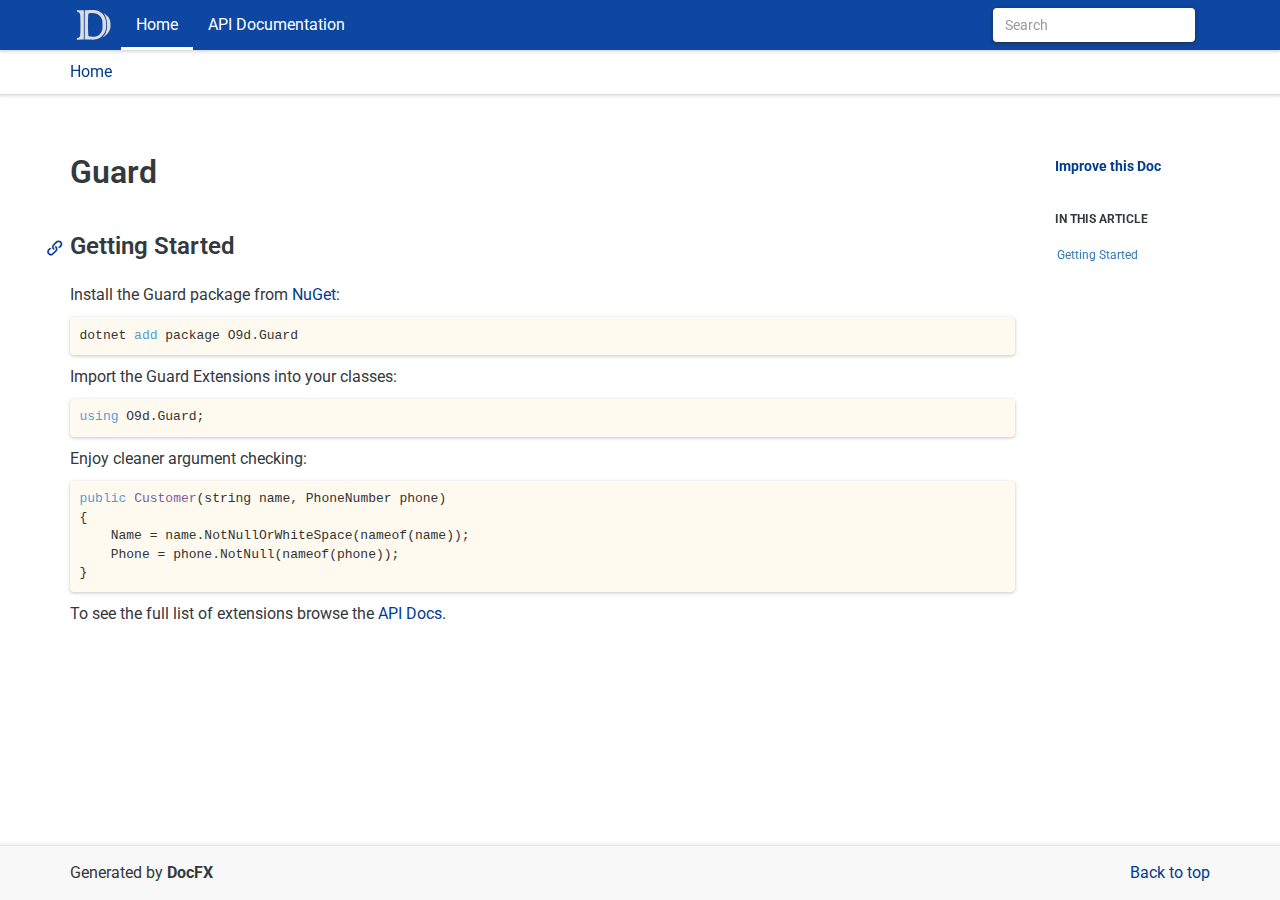
==== index.html @ 976e56f1 "Continuous Integration Publish: 0318e5d6735bb6e5d6093f20b014ab9b0a0db0c0 Check GitHasUncommitedChang" ====
﻿<!DOCTYPE html>
<!--[if IE]><![endif]-->
<html>
  
  <head>
    <meta charset="utf-8">
    <meta http-equiv="X-UA-Compatible" content="IE=edge,chrome=1">
    <title>Guard | Guard Documentation </title>
    <meta name="viewport" content="width=device-width">
    <meta name="title" content="Guard | Guard Documentation ">
    <meta name="generator" content="docfx 2.56.6.0">
    
    <link rel="shortcut icon" href="favicon.ico">
    <link rel="stylesheet" href="styles/docfx.vendor.css">
    <link rel="stylesheet" href="styles/docfx.css">
    <link rel="stylesheet" href="styles/main.css">
    <link href="https://fonts.googleapis.com/css?family=Roboto" rel="stylesheet"> 
    <meta property="docfx:navrel" content="toc.html">
    <meta property="docfx:tocrel" content="toc.html">
    
    <meta property="docfx:rel" content="">
    
  </head>  <body data-spy="scroll" data-target="#affix" data-offset="120">
    <div id="wrapper">
      <header>
        
        <nav id="autocollapse" class="navbar navbar-inverse ng-scope" role="navigation">
          <div class="container">
            <div class="navbar-header">
              <button type="button" class="navbar-toggle" data-toggle="collapse" data-target="#navbar">
                <span class="sr-only">Toggle navigation</span>
                <span class="icon-bar"></span>
                <span class="icon-bar"></span>
                <span class="icon-bar"></span>
              </button>
              
              <a class="navbar-brand" href="index.html">
                <img id="logo" class="svg" src="logo.svg" alt="">
              </a>
            </div>
            <div class="collapse navbar-collapse" id="navbar">
              <form class="navbar-form navbar-right" role="search" id="search">
                <div class="form-group">
                  <input type="text" class="form-control" id="search-query" placeholder="Search" autocomplete="off">
                </div>
              </form>
            </div>
          </div>
        </nav>
        
        <div class="subnav navbar navbar-default">
          <div class="container hide-when-search" id="breadcrumb">
            <ul class="breadcrumb">
              <li></li>
            </ul>
          </div>
        </div>
      </header>
      <div class="container body-content">
        
        <div id="search-results">
          <div class="search-list">Search Results for <span></span></div>
          <div class="sr-items">
            <p><i class="glyphicon glyphicon-refresh index-loading"></i></p>
          </div>
          <ul id="pagination" data-first="First" data-prev="Previous" data-next="Next" data-last="Last"></ul>
        </div>
      </div>
      <div role="main" class="container body-content hide-when-search">
        <div class="article row grid">
          <div class="col-md-10">
            <article class="content wrap" id="_content" data-uid="">
<h1 id="guard">Guard</h1>

<h2 id="getting-started">Getting Started</h2>
<p>Install the Guard package from <a href="https://www.nuget.org/packages/O9d.Guard">NuGet</a>:</p>
<pre><code>dotnet add package O9d.Guard
</code></pre>
<p>Import the Guard Extensions into your classes:</p>
<pre><code class="lang-c#">using O9d.Guard;
</code></pre>
<p>Enjoy cleaner argument checking:</p>
<pre><code class="lang-c#">public Customer(string name, PhoneNumber phone)
{
    Name = name.NotNullOrWhiteSpace(nameof(name));
    Phone = phone.NotNull(nameof(phone));
}
</code></pre>
<p>To see the full list of extensions browse the <a class="xref" href="api/O9d.Guard.html">API Docs</a>.</p>
</article>
          </div>
          
          <div class="hidden-sm col-md-2" role="complementary">
            <div class="sideaffix">
              <div class="contribution">
                <ul class="nav">
                  <li>
                    <a href="https://github.com/benfoster/o9d-guard/blob/task/docs/docs/index.md/#L1" class="contribution-link">Improve this Doc</a>
                  </li>
                </ul>
              </div>
              <nav class="bs-docs-sidebar hidden-print hidden-xs hidden-sm affix" id="affix">
                <h5>In This Article</h5>
                <div></div>
              </nav>
            </div>
          </div>
        </div>
      </div>
      
      <footer>
        <div class="grad-bottom"></div>
        <div class="footer">
          <div class="container">
            <span class="pull-right">
              <a href="#top">Back to top</a>
            </span>
            
            <span>Generated by <strong>DocFX</strong></span>
          </div>
        </div>
      </footer>
    </div>
    
    <script type="text/javascript" src="styles/docfx.vendor.js"></script>
    <script type="text/javascript" src="styles/docfx.js"></script>
    <script type="text/javascript" src="styles/main.js"></script>
  </body>
</html>
---- styles/docfx.css ----
/* Copyright (c) Microsoft Corporation. All Rights Reserved. Licensed under the MIT License. See License.txt in the project root for license information. */
html,
body {
  font-family: 'Segoe UI', Tahoma, Helvetica, sans-serif;
  height: 100%;
}
button,
a {
  color: #337ab7;
  cursor: pointer;
}
button:hover,
button:focus,
a:hover,
a:focus {
  color: #23527c;
  text-decoration: none;
}
a.disable,
a.disable:hover {
  text-decoration: none;
  cursor: default;
  color: #000000;
}

h1, h2, h3, h4, h5, h6, .text-break {
    word-wrap: break-word;
    word-break: break-word;
}

h1 mark,
h2 mark,
h3 mark,
h4 mark,
h5 mark,
h6 mark {
  padding: 0;
}

.inheritance .level0:before,
.inheritance .level1:before,
.inheritance .level2:before,
.inheritance .level3:before,
.inheritance .level4:before,
.inheritance .level5:before {
    content: '↳';
    margin-right: 5px;
}

.inheritance .level0 {
    margin-left: 0em;
}

.inheritance .level1 {
    margin-left: 1em;
}

.inheritance .level2 {
    margin-left: 2em;
}

.inheritance .level3 {
    margin-left: 3em;
}

.inheritance .level4 {
    margin-left: 4em;
}

.inheritance .level5 {
    margin-left: 5em;
}

.level0.summary {
  margin: 2em 0 2em 0;
}

.level1.summary {
  margin: 1em 0 1em 0;
}

span.parametername,
span.paramref,
span.typeparamref {
    font-style: italic;
}
span.languagekeyword{
    font-weight: bold;
}

svg:hover path {
    fill: #ffffff;
}

.hljs {
  display: inline;
  background-color: inherit;
  padding: 0;
}
/* additional spacing fixes */
.btn + .btn {
  margin-left: 10px;
}
.btn.pull-right {
  margin-left: 10px;
  margin-top: 5px;
}
.table {
  margin-bottom: 10px;
}
table p {
  margin-bottom: 0;
}
table a {
  display: inline-block;
}

/* Make hidden attribute compatible with old browser.*/
[hidden] {
  display: none !important;
}

h1,
.h1,
h2,
.h2,
h3,
.h3 {
  margin-top: 15px;
  margin-bottom: 10px;
  font-weight: 400;
}
h4,
.h4,
h5,
.h5,
h6,
.h6 {
  margin-top: 10px;
  margin-bottom: 5px;
}
.navbar {
  margin-bottom: 0;
}
#wrapper {
  min-height: 100%;
  position: relative;
}
/* blends header footer and content together with gradient effect */
.grad-top {
  /* For Safari 5.1 to 6.0 */
  /* For Opera 11.1 to 12.0 */
  /* For Firefox 3.6 to 15 */
  background: linear-gradient(rgba(0, 0, 0, 0.05), rgba(0, 0, 0, 0));
  /* Standard syntax */
  height: 5px;
}
.grad-bottom {
  /* For Safari 5.1 to 6.0 */
  /* For Opera 11.1 to 12.0 */
  /* For Firefox 3.6 to 15 */
  background: linear-gradient(rgba(0, 0, 0, 0), rgba(0, 0, 0, 0.05));
  /* Standard syntax */
  height: 5px;
}
.divider {
  margin: 0 5px;
  color: #cccccc;
}
hr {
  border-color: #cccccc;
}
header {
  position: fixed;
  top: 0;
  left: 0;
  right: 0;
  z-index: 1000;
}
header .navbar {
  border-width: 0 0 1px;
  border-radius: 0;
}
.navbar-brand {
  font-size: inherit;
  padding: 0;
}
.navbar-collapse {
  margin: 0 -15px;
}
.subnav {
  min-height: 40px;
}

.inheritance h5, .inheritedMembers h5{
  padding-bottom: 5px;
  border-bottom: 1px solid #ccc;
}

article h1, article h2, article h3, article h4{
  margin-top: 25px;
}

article h4{
  border: 0;
  font-weight: bold;
  margin-top: 2em;
}

article span.small.pull-right{
  margin-top: 20px;
}

article section {
  margin-left: 1em;
}

/*.expand-all {
  padding: 10px 0;
}*/
.breadcrumb {
  margin: 0;
  padding: 10px 0;
  background-color: inherit;
  white-space: nowrap;
}
.breadcrumb > li + li:before {
  content: "\00a0/";
}
#autocollapse.collapsed .navbar-header {
  float: none;
}
#autocollapse.collapsed .navbar-toggle {
  display: block;
}
#autocollapse.collapsed .navbar-collapse {
  border-top: 1px solid transparent;
  box-shadow: inset 0 1px 0 rgba(255, 255, 255, 0.1);
}
#autocollapse.collapsed .navbar-collapse.collapse {
  display: none !important;
}
#autocollapse.collapsed .navbar-nav {
  float: none !important;
  margin: 7.5px -15px;
}
#autocollapse.collapsed .navbar-nav > li {
  float: none;
}
#autocollapse.collapsed .navbar-nav > li > a {
  padding-top: 10px;
  padding-bottom: 10px;
}
#autocollapse.collapsed .collapse.in,
#autocollapse.collapsed .collapsing {
  display: block !important;
}
#autocollapse.collapsed .collapse.in .navbar-right,
#autocollapse.collapsed .collapsing .navbar-right {
  float: none !important;
}
#autocollapse .form-group {
  width: 100%;
}
#autocollapse .form-control {
  width: 100%;
}
#autocollapse .navbar-header {
  margin-left: 0;
  margin-right: 0;
}
#autocollapse .navbar-brand {
  margin-left: 0;
}
.collapse.in,
.collapsing {
  text-align: center;
}
.collapsing .navbar-form {
  margin: 0 auto;
  max-width: 400px;
  padding: 10px 15px;
  box-shadow: inset 0 1px 0 rgba(255, 255, 255, 0.1), 0 1px 0 rgba(255, 255, 255, 0.1);
}
.collapsed .collapse.in .navbar-form {
  margin: 0 auto;
  max-width: 400px;
  padding: 10px 15px;
  box-shadow: inset 0 1px 0 rgba(255, 255, 255, 0.1), 0 1px 0 rgba(255, 255, 255, 0.1);
}
.navbar .navbar-nav {
  display: inline-block;
}
.docs-search {
  background: white;
  vertical-align: middle;
}
.docs-search > .search-query {
  font-size: 14px;
  border: 0;
  width: 120%;
  color: #555;
}
.docs-search > .search-query:focus {
  outline: 0;
}
.search-results-frame {
  clear: both;
  display: table;
  width: 100%;
}
.search-results.ng-hide {
  display: none;
}
.search-results-container {
  padding-bottom: 1em;
  border-top: 1px solid #111;
  background: rgba(25, 25, 25, 0.5);
}
.search-results-container .search-results-group {
  padding-top: 50px !important;
  padding: 10px;
}
.search-results-group-heading {
  font-family: "Open Sans";
  padding-left: 10px;
  color: white;
}
.search-close {
  position: absolute;
  left: 50%;
  margin-left: -100px;
  color: white;
  text-align: center;
  padding: 5px;
  background: #333;
  border-top-right-radius: 5px;
  border-top-left-radius: 5px;
  width: 200px;
  box-shadow: 0 0 10px #111;
}
#search {
  display: none;
}

/* Search results display*/
#search-results {
  max-width: 960px !important;
  margin-top: 120px;
  margin-bottom: 115px;
  margin-left: auto;
  margin-right: auto;
  line-height: 1.8;
  display: none;
}

#search-results>.search-list {
  text-align: center;
  font-size: 2.5rem;
  margin-bottom: 50px;
}

#search-results p {
  text-align: center;
}

#search-results p .index-loading {
  animation: index-loading 1.5s infinite linear;
  -webkit-animation: index-loading 1.5s infinite linear;
  -o-animation: index-loading 1.5s infinite linear;
  font-size: 2.5rem;
}

@keyframes index-loading {
    from { transform: scale(1) rotate(0deg);}
    to { transform: scale(1) rotate(360deg);}
}

@-webkit-keyframes index-loading {
    from { -webkit-transform: rotate(0deg);}
    to { -webkit-transform: rotate(360deg);}
}

@-o-keyframes index-loading {
    from { -o-transform: rotate(0deg);}
    to { -o-transform: rotate(360deg);}
}

#search-results .sr-items {
  font-size: 24px;
}

.sr-item {
  margin-bottom: 25px;
}

.sr-item>.item-href {
  font-size: 14px;
  color: #093;
}

.sr-item>.item-brief {
  font-size: 13px;
}

.pagination>li>a {
  color: #47A7A0
}

.pagination>.active>a {
  background-color: #47A7A0;
  border-color: #47A7A0;
}

.fixed_header {
  position: fixed;
  width: 100%;
  padding-bottom: 10px;
  padding-top: 10px;
  margin: 0px;
  top: 0;
  z-index: 9999;
  left: 0;
}

.fixed_header+.toc{
  margin-top: 50px;
  margin-left: 0;
}

.sidenav, .fixed_header, .toc  {
  background-color: #f1f1f1;
}

.sidetoc {
  position: fixed;
  width: 260px;
  top: 150px;
  bottom: 0;
  overflow-x: hidden;
  overflow-y: auto;
  background-color: #f1f1f1;
  border-left: 1px solid #e7e7e7;
  border-right: 1px solid #e7e7e7;
  z-index: 1;
}

.sidetoc.shiftup {
  bottom: 70px;
}

body .toc{
  background-color: #f1f1f1;
  overflow-x: hidden;
}

.sidetoggle.ng-hide {
  display: block !important;
}
.sidetoc-expand > .caret {
  margin-left: 0px;
  margin-top: -2px;
}
.sidetoc-expand > .caret-side {
  border-left: 4px solid;
  border-top: 4px solid transparent;
  border-bottom: 4px solid transparent;
  margin-left: 4px;
  margin-top: -4px;
}
.sidetoc-heading {
  font-weight: 500;
}

.toc {
  margin: 0px 0 0 10px;
  padding: 0 10px;
}
.expand-stub {
  position: absolute;
  left: -10px;
}
.toc .nav > li > a.sidetoc-expand {
  position: absolute;
  top: 0;
  left: 0;
}
.toc .nav > li > a {
  color: #666666;
  margin-left: 5px;
  display: block;
  padding: 0;
}
.toc .nav > li > a:hover,
.toc .nav > li > a:focus {
  color: #000000;
  background: none;
  text-decoration: inherit;
}
.toc .nav > li.active > a {
  color: #337ab7;
}
.toc .nav > li.active > a:hover,
.toc .nav > li.active > a:focus {
  color: #23527c;
}

.toc .nav > li> .expand-stub {
  cursor: pointer;
}

.toc .nav > li.active > .expand-stub::before,
.toc .nav > li.in > .expand-stub::before,
.toc .nav > li.in.active > .expand-stub::before,
.toc .nav > li.filtered > .expand-stub::before {
    content: "-";
}

.toc .nav > li > .expand-stub::before,
.toc .nav > li.active > .expand-stub::before {
    content: "+";
}

.toc .nav > li.filtered > ul,
.toc .nav > li.in > ul {
  display: block;
}

.toc .nav > li > ul {
  display: none;
}

.toc ul{
  font-size: 12px;
  margin: 0 0 0 3px;
}

.toc .level1 > li {
  font-weight: bold;
  margin-top: 10px;
  position: relative;
  font-size: 16px;
}
.toc .level2 {
  font-weight: normal;
  margin: 5px 0 0 15px;
  font-size: 14px;
}
.toc-toggle {
  display: none;
  margin: 0 15px 0px 15px;
}
.sidefilter {
  position: fixed;
  top: 90px;
  width: 260px;
  background-color: #f1f1f1;
  padding: 15px;
  border-left: 1px solid #e7e7e7;
  border-right: 1px solid #e7e7e7;
  z-index: 1;
}
.toc-filter {
  border-radius: 5px;
  background: #fff;
  color: #666666;
  padding: 5px;
  position: relative;
  margin: 0 5px 0 5px;
}
.toc-filter > input {
  border: 0;
  color: #666666;
  padding-left: 20px;
  padding-right: 20px;
  width: 100%;
}
.toc-filter > input:focus {
  outline: 0;
}
.toc-filter > .filter-icon {
  position: absolute;
  top: 10px;
  left: 5px;
}
.toc-filter > .clear-icon {
  position: absolute;
  top: 10px;
  right: 5px;
}
.article {
  margin-top: 120px;
  margin-bottom: 115px;
}

#_content>a{
  margin-top: 105px;
}

.article.grid-right {
  margin-left: 280px;
}

.inheritance hr {
  margin-top: 5px;
  margin-bottom: 5px;
}
.article img {
  max-width: 100%;
}
.sideaffix {
  margin-top: 50px;
  font-size: 12px;
  max-height: 100%;
  overflow: hidden;
  top: 100px;
  bottom: 10px;
  position: fixed;
}
.sideaffix.shiftup {
  bottom: 70px;
}
.affix {
  position: relative;
  height: 100%;
}
.sideaffix > div.contribution {
  margin-bottom: 20px;
}
.sideaffix > div.contribution > ul > li > a.contribution-link {
  padding: 6px 10px;
  font-weight: bold;
  font-size: 14px;
}
.sideaffix > div.contribution > ul > li > a.contribution-link:hover {
  background-color: #ffffff;
}
.sideaffix ul.nav > li > a:focus {
  background: none;
}
.affix h5 {
  font-weight: bold;
  text-transform: uppercase;
  padding-left: 10px;
  font-size: 12px;
}
.affix > ul.level1 {
  overflow: hidden;
  padding-bottom: 10px;
  height: calc(100% - 100px);
}
.affix ul > li > a:before {
  color: #cccccc;
  position: absolute;
}
.affix ul > li > a:hover {
  background: none;
  color: #666666;
}
.affix ul > li.active > a,
.affix ul > li.active > a:before {
  color: #337ab7;
}
.affix ul > li > a {
  padding: 5px 12px;
  color: #666666;
}
.affix > ul > li.active:last-child {
  margin-bottom: 50px;
}
.affix > ul > li > a:before {
  content: "|";
  font-size: 16px;
  top: 1px;
  left: 0;
}
.affix > ul > li.active > a,
.affix > ul > li.active > a:before {
  color: #337ab7;
  font-weight: bold;
}
.affix ul ul > li > a {
  padding: 2px 15px;
}
.affix ul ul > li > a:before {
  content: ">";
  font-size: 14px;
  top: -1px;
  left: 5px;
}
.affix ul > li > a:before,
.affix ul ul {
  display: none;
}
.affix ul > li.active > ul,
.affix ul > li.active > a:before,
.affix ul > li > a:hover:before {
  display: block;
  white-space: nowrap;
}
.codewrapper {
  position: relative;
}
.trydiv {
  height: 0px;
}
.tryspan {
  position: absolute;
  top: 0px;
  right: 0px;
  border-style: solid;
  border-radius: 0px 4px;
  box-sizing: border-box;
  border-width: 1px;
  border-color: #cccccc;
  text-align: center;
  padding: 2px 8px;
  background-color: white;
  font-size: 12px;
  cursor: pointer;
  z-index: 100;
  display: none;
  color: #767676;
}
.tryspan:hover {
  background-color: #3b8bd0;
  color: white;
  border-color: #3b8bd0;
}
.codewrapper:hover .tryspan {
  display: block;
}
.sample-response .response-content{
  max-height: 200px;
}
footer {
  position: absolute;
  left: 0;
  right: 0;
  bottom: 0;
  z-index: 1000;
}
.footer {
  border-top: 1px solid #e7e7e7;
  background-color: #f8f8f8;
  padding: 15px 0;
}
@media (min-width: 768px) {
  #sidetoggle.collapse {
    display: block;
  }
  .topnav .navbar-nav {
    float: none;
    white-space: nowrap;
  }
  .topnav .navbar-nav > li {
    float: none;
    display: inline-block;
  }
}
@media only screen and (max-width: 768px) {
  #mobile-indicator {
    display: block;
  }
  /* TOC display for responsive */
  .article {
    margin-top: 30px !important;
  }
  header {
    position: static;
  }
  .topnav {
    text-align: center;
  }
  .sidenav {
    padding: 15px 0;
    margin-left: -15px;
    margin-right: -15px;
  }
  .sidefilter {
    position: static;
    width: auto;
    float: none;
    border: none;
  }
  .sidetoc {
    position: static;
    width: auto;
    float: none;
    padding-bottom: 0px;
    border: none;
  }
  .toc .nav > li, .toc .nav > li >a {
    display: inline-block;
  }
  .toc li:after {
    margin-left: -3px;
    margin-right: 5px;
    content: ", ";
    color: #666666;
  }
  .toc .level1 > li {
    display: block;
  }
  
  .toc .level1 > li:after {
    display: none;
  }
  .article.grid-right {
    margin-left: 0;
  }
  .grad-top,
  .grad-bottom {
    display: none;
  }
  .toc-toggle {
    display: block;
  }
  .sidetoggle.ng-hide {
    display: none !important;
  }
  /*.expand-all {
    display: none;
  }*/
  .sideaffix {
    display: none;
  }
  .mobile-hide {
    display: none;
  }
  .breadcrumb {
    white-space: inherit;
  }

  /* workaround for #hashtag url is no longer needed*/
  h1:before,
  h2:before,
  h3:before,
  h4:before {
      content: '';
      display: none;
  }
}

/* For toc iframe */
@media (max-width: 260px) {
  .toc .level2 > li {
    display: block;
  }

  .toc .level2 > li:after {
    display: none;
  }
}

/* Code snippet */
code {
  color: #717374;
  background-color: #f1f2f3;
}

a code {
  color: #337ab7;
  background-color: #f1f2f3;
}

a code:hover {
  text-decoration: underline;
}

.hljs-keyword {
  color: rgb(86,156,214);
}

.hljs-string {
  color: rgb(214, 157, 133);
}

pre {
  border: 0;
}

/* For code snippet line highlight */
pre > code .line-highlight {
  background-color: #ffffcc;
}

/* Alerts */
.alert h5 {
    text-transform: uppercase;
    font-weight: bold;
    margin-top: 0;
}

.alert h5:before {
    position:relative;
    top:1px;
    display:inline-block;
    font-family:'Glyphicons Halflings';
    line-height:1;
    -webkit-font-smoothing:antialiased;
    -moz-osx-font-smoothing:grayscale;
    margin-right: 5px;
    font-weight: normal;
}

.alert-info h5:before {
    content:"\e086"
}

.alert-warning h5:before {
    content:"\e127"
}

.alert-danger h5:before {
    content:"\e107"
}

/* For Embedded Video */
div.embeddedvideo {
    padding-top: 56.25%;
    position: relative;
    width: 100%;
}

div.embeddedvideo iframe {
    position: absolute;
    top: 0;
    left: 0;
    right: 0;
    bottom: 0;
    width: 100%;
    height: 100%;
}

/* For printer */
@media print{
  .article.grid-right {
    margin-top: 0px;
    margin-left: 0px;
  }
  .sideaffix {
    display: none;
  }
  .mobile-hide {
    display: none;
  }
  .footer {
    display: none;
  }
}

/* For tabbed content */

.tabGroup {
  margin-top: 1rem; }
  .tabGroup ul[role="tablist"] {
    margin: 0;
    padding: 0;
    list-style: none; }
    .tabGroup ul[role="tablist"] > li {
      list-style: none;
      display: inline-block; }
  .tabGroup a[role="tab"] {
    color: #6e6e6e;
    box-sizing: border-box;
    display: inline-block;
    padding: 5px 7.5px;
    text-decoration: none;
    border-bottom: 2px solid #fff; }
    .tabGroup a[role="tab"]:hover, .tabGroup a[role="tab"]:focus, .tabGroup a[role="tab"][aria-selected="true"] {
      border-bottom: 2px solid #0050C5; }
    .tabGroup a[role="tab"][aria-selected="true"] {
      color: #222; }
    .tabGroup a[role="tab"]:hover, .tabGroup a[role="tab"]:focus {
      color: #0050C5; }
    .tabGroup a[role="tab"]:focus {
      outline: 1px solid #0050C5;
      outline-offset: -1px; }
  @media (min-width: 768px) {
    .tabGroup a[role="tab"] {
      padding: 5px 15px; } }
  .tabGroup section[role="tabpanel"] {
    border: 1px solid #e0e0e0;
    padding: 15px;
    margin: 0;
    overflow: hidden; }
    .tabGroup section[role="tabpanel"] > .codeHeader,
    .tabGroup section[role="tabpanel"] > pre {
      margin-left: -16px;
      margin-right: -16px; }
    .tabGroup section[role="tabpanel"] > :first-child {
      margin-top: 0; }
    .tabGroup section[role="tabpanel"] > pre:last-child {
      display: block;
      margin-bottom: -16px; }

.mainContainer[dir='rtl'] main ul[role="tablist"] {
  margin: 0; }

/* Color theme */

/* These are not important, tune down **/
.decalaration, .fieldValue, .parameters, .returns {
  color: #a2a2a2;
}

/* Major sections, increase visibility **/
#fields, #properties, #methods, #events {
    font-weight: bold;
    margin-top: 2em;
}
---- styles/main.css ----
/* COLOR VARIABLES*/
:root {
  --header-bg-color: #0d47a1;
  --header-ft-color: #fff;
  --highlight-light: #5e92f3;
  --highlight-dark: #003c8f;
  --accent-dim: #e0e0e0;
  --accent-super-dim: #f3f3f3;
  --font-color: #34393e;
  --card-box-shadow: 0 1px 2px 0 rgba(61, 65, 68, 0.06), 0 1px 3px 1px rgba(61, 65, 68, 0.16);
  --search-box-shadow: 0 1px 2px 0 rgba(41, 45, 48, 0.36), 0 1px 3px 1px rgba(41, 45, 48, 0.46);
  --transition: 350ms;
}

body {
  color: var(--font-color);
  font-family: "Roboto", sans-serif;
  line-height: 1.5;
  font-size: 16px;
  -ms-text-size-adjust: 100%;
  -webkit-text-size-adjust: 100%;
  word-wrap: break-word;
}

/* HIGHLIGHT COLOR */

button,
a {
  color: var(--highlight-dark);
  cursor: pointer;
}

button:hover,
button:focus,
a:hover,
a:focus {
  color: var(--highlight-light);
  text-decoration: none;
}

.toc .nav > li.active > a {
  color: var(--highlight-dark);
}

.toc .nav > li.active > a:hover,
.toc .nav > li.active > a:focus {
  color: var(--highlight-light);
}

.pagination > .active > a {
  background-color: var(--header-bg-color);
  border-color: var(--header-bg-color);
}

.pagination > .active > a,
.pagination > .active > a:focus,
.pagination > .active > a:hover,
.pagination > .active > span,
.pagination > .active > span:focus,
.pagination > .active > span:hover {
  background-color: var(--highlight-light);
  border-color: var(--highlight-light);
}

/* HEADINGS */

h1 {
  font-weight: 600;
  font-size: 32px;
}

h2 {
  font-weight: 600;
  font-size: 24px;
  line-height: 1.8;
}

h3 {
  font-weight: 600;
  font-size: 20px;
  line-height: 1.8;
}

h5 {
  font-size: 14px;
  padding: 10px 0px;
}

article h1,
article h2,
article h3,
article h4 {
  margin-top: 35px;
  margin-bottom: 15px;
}

article h4 {
  padding-bottom: 8px;
  border-bottom: 2px solid #ddd;
}

/* NAVBAR */

.navbar-brand > img {
  color: var(--header-ft-color);
}

.navbar {
  border: none;
  /* Both navbars use box-shadow */
  -webkit-box-shadow: var(--card-box-shadow);
  -moz-box-shadow: var(--card-box-shadow);
  box-shadow: var(--card-box-shadow);
}

.subnav {
  border-top: 1px solid #ddd;
  background-color: #fff;
}

.navbar-inverse {
  background-color: var(--header-bg-color);
  z-index: 100;
}

.navbar-inverse .navbar-nav > li > a,
.navbar-inverse .navbar-text {
  color: var(--header-ft-color);
  background-color: var(--header-bg-color);
  border-bottom: 3px solid transparent;
  padding-bottom: 12px;
  transition: 350ms;
}

.navbar-inverse .navbar-nav > li > a:focus,
.navbar-inverse .navbar-nav > li > a:hover {
  color: var(--header-ft-color);
  background-color: var(--header-bg-color);
  border-bottom: 3px solid white;
}

.navbar-inverse .navbar-nav > .active > a,
.navbar-inverse .navbar-nav > .active > a:focus,
.navbar-inverse .navbar-nav > .active > a:hover {
  color: var(--header-ft-color);
  background-color: var(--header-bg-color);
  border-bottom: 3px solid white;
}

.navbar-form .form-control {
  border: 0;
  border-radius: 4px;
  box-shadow: var(--search-box-shadow);
  transition:var(--transition);
}

.navbar-form .form-control:hover {
  background-color: var(--accent-dim);
}

/* NAVBAR TOGGLED (small screens) */

.navbar-inverse .navbar-collapse, .navbar-inverse .navbar-form {
  border: none;
}
.navbar-inverse .navbar-toggle {
  box-shadow: var(--card-box-shadow);
  border: none;
}

.navbar-inverse .navbar-toggle:focus,
.navbar-inverse .navbar-toggle:hover {
  background-color: var(--highlight-dark);
}

/* SIDEBAR */

.toc .level1 > li {
  font-weight: 400;
}

.toc .nav > li > a {
  color: var(--font-color);
}

.sidefilter {
  background-color: #fff;
  border-left: none;
  border-right: none;
}

.sidefilter {
  background-color: #fff;
  border-left: none;
  border-right: none;
}

.toc-filter {
  padding: 5px;
  margin: 0;
  box-shadow: var(--card-box-shadow);
  transition:var(--transition);
}

.toc-filter:hover {
  background-color: var(--accent-super-dim);
}

.toc-filter > input {
  border: none;
  background-color: inherit;
  transition: inherit;
}

.toc-filter > .filter-icon {
  display: none;
}

.sidetoc > .toc {
  background-color: #fff;
  overflow-x: hidden;
}

.sidetoc {
  background-color: #fff;
  border: none;
}

/* ALERTS */

.alert {
  padding: 0px 0px 5px 0px;
  color: inherit;
  background-color: inherit;
  border: none;
  box-shadow: var(--card-box-shadow);
}

.alert > p {
  margin-bottom: 0;
  padding: 5px 10px;
}

.alert > ul {
  margin-bottom: 0;
  padding: 5px 40px;
}

.alert > h5 {
  padding: 10px 15px;
  margin-top: 0;
  text-transform: uppercase;
  font-weight: bold;
  border-radius: 4px 4px 0 0;
}

.alert-info > h5 {
  color: #1976d2;
  border-bottom: 4px solid #1976d2;
  background-color: #e3f2fd;
}

.alert-warning > h5 {
  color: #f57f17;
  border-bottom: 4px solid #f57f17;
  background-color: #fff3e0;
}

.alert-danger > h5 {
  color: #d32f2f;
  border-bottom: 4px solid #d32f2f;
  background-color: #ffebee;
}

/* CODE HIGHLIGHT */
pre {
  padding: 9.5px;
  margin: 0 0 10px;
  font-size: 13px;
  word-break: break-all;
  word-wrap: break-word;
  background-color: #fffaef;
  border-radius: 4px;
  border: none;
  box-shadow: var(--card-box-shadow);
}

/* STYLE FOR IMAGES */

.article .small-image {
  margin-top: 15px;
  box-shadow: var(--card-box-shadow);
  max-width: 350px;
}

.article .medium-image {
  margin-top: 15px;
  box-shadow: var(--card-box-shadow);
  max-width: 550px;
}

.article .large-image {
  margin-top: 15px;
  box-shadow: var(--card-box-shadow);
  max-width: 700px;
}
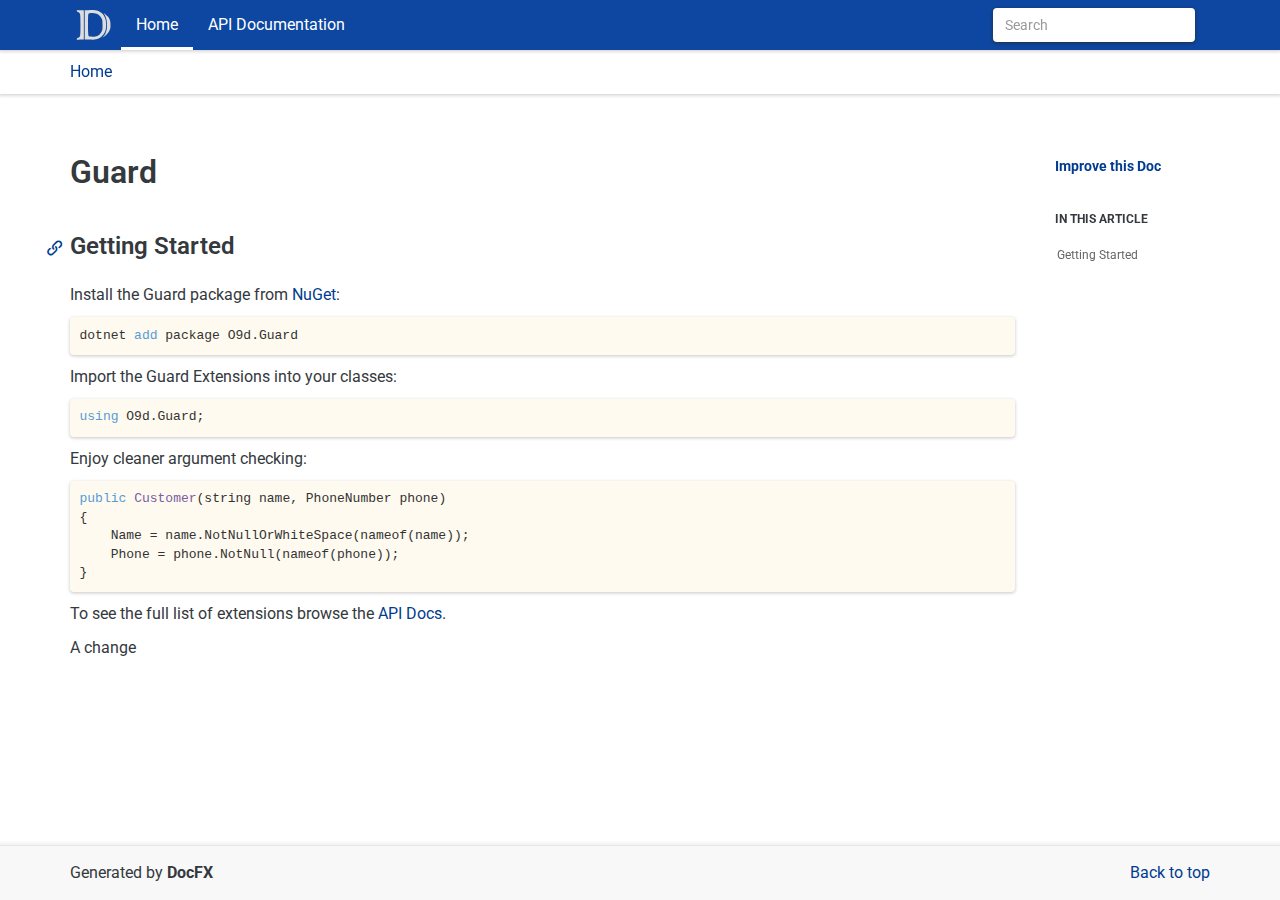
==== commit 219ac548: "Continuous Integration Publish: 0318e5d6735bb6e5d6093f20b014ab9b0a0db0c0 Check GitHasUncommitedChang" ====
--- a/index.html
+++ b/index.html
@@ -87,6 +87,7 @@
 }
 </code></pre>
 <p>To see the full list of extensions browse the <a class="xref" href="api/O9d.Guard.html">API Docs</a>.</p>
+<p>A change</p>
 </article>
           </div>
           
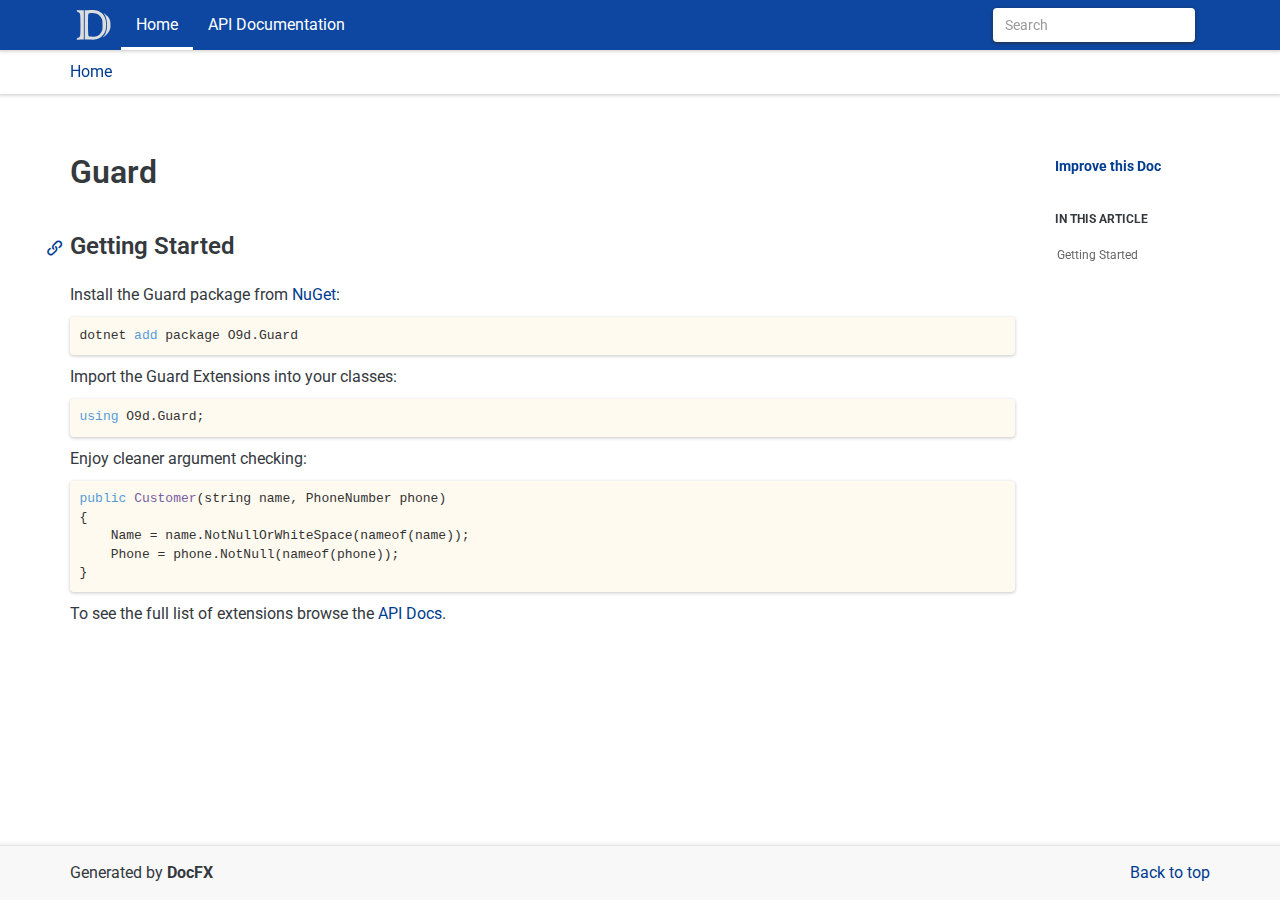
==== commit 300345b8: "Continuous Integration Publish: 623f555af01f7ad7906f567268b9dcf75cc9cb72 Fix git push" ====
--- a/index.html
+++ b/index.html
@@ -87,7 +87,6 @@
 }
 </code></pre>
 <p>To see the full list of extensions browse the <a class="xref" href="api/O9d.Guard.html">API Docs</a>.</p>
-<p>A change</p>
 </article>
           </div>
           
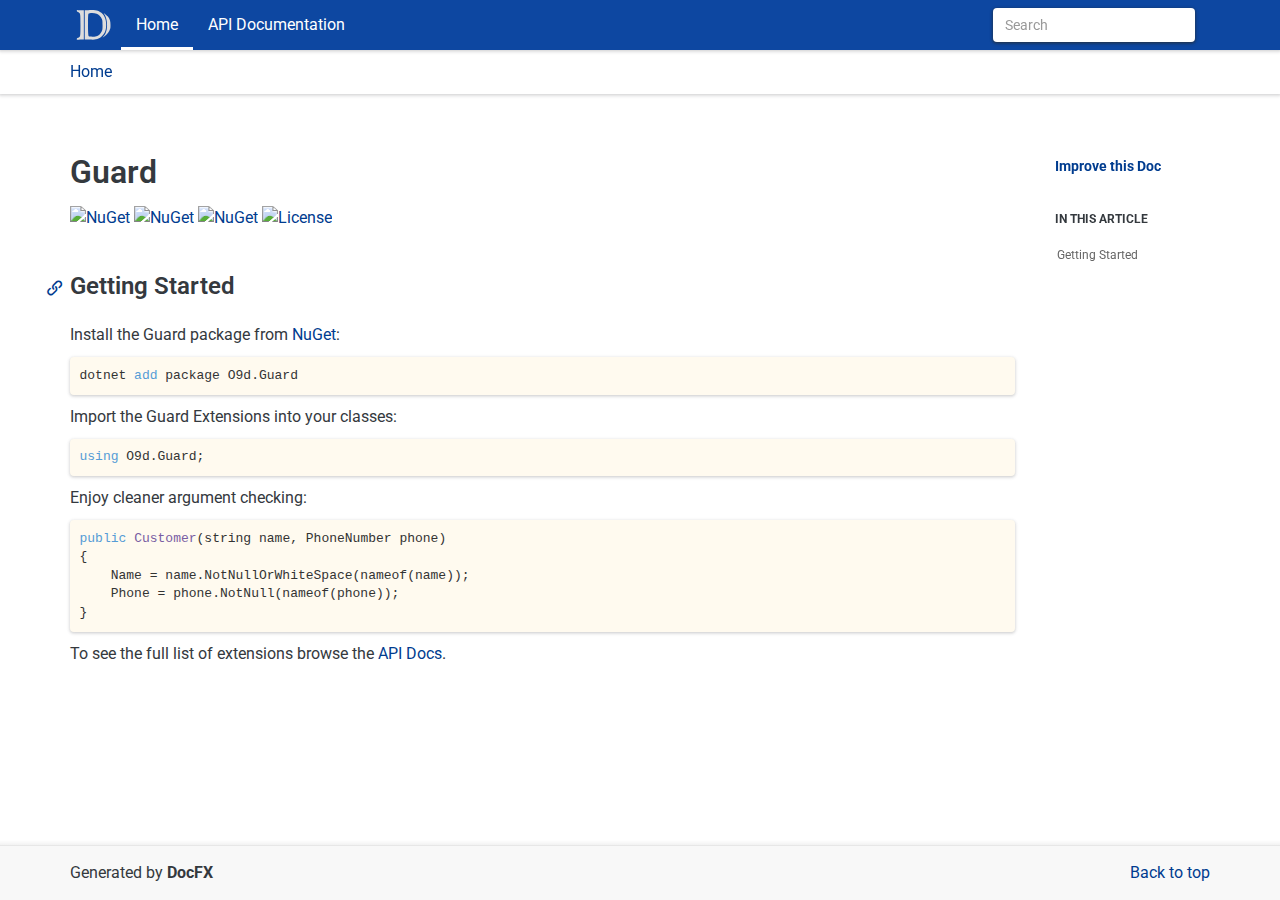
==== commit 1660e27f: "Continuous Integration Publish: 3fd0df7546e1e962df664abc9238a50c320a10d2 Added nuget badges to docs " ====
--- a/index.html
+++ b/index.html
@@ -72,6 +72,10 @@
             <article class="content wrap" id="_content" data-uid="">
 <h1 id="guard">Guard</h1>
 
+<p><a href="https://www.nuget.org/packages/O9d.Guard"><img src="https://img.shields.io/nuget/v/O9d.Guard.svg" alt="NuGet"></a>
+<a href="https://www.nuget.org/packages/O9d.Guard"><img src="https://img.shields.io/nuget/vpre/O9d.Guard?label=Pre-release" alt="NuGet"></a>
+<a href="https://www.nuget.org/packages/O9d.Guard"><img src="https://img.shields.io/nuget/dt/O9d.Guard.svg" alt="NuGet"></a>
+<a href="https://benfoster.mit-license.org/"><img src="https://img.shields.io/:license-mit-blue.svg" alt="License"></a></p>
 <h2 id="getting-started">Getting Started</h2>
 <p>Install the Guard package from <a href="https://www.nuget.org/packages/O9d.Guard">NuGet</a>:</p>
 <pre><code>dotnet add package O9d.Guard
@@ -86,7 +90,7 @@
     Phone = phone.NotNull(nameof(phone));
 }
 </code></pre>
-<p>To see the full list of extensions browse the <a class="xref" href="api/O9d.Guard.html">API Docs</a>.</p>
+<p>To see the full list of extensions browse the <a href="xref:O9d.Guard">API Docs</a>.</p>
 </article>
           </div>
           
@@ -95,7 +99,7 @@
               <div class="contribution">
                 <ul class="nav">
                   <li>
-                    <a href="https://github.com/benfoster/o9d-guard/blob/task/docs/docs/index.md/#L1" class="contribution-link">Improve this Doc</a>
+                    <a href="https://github.com/benfoster/o9d-guard/blob/main/docs/index.md/#L1" class="contribution-link">Improve this Doc</a>
                   </li>
                 </ul>
               </div>
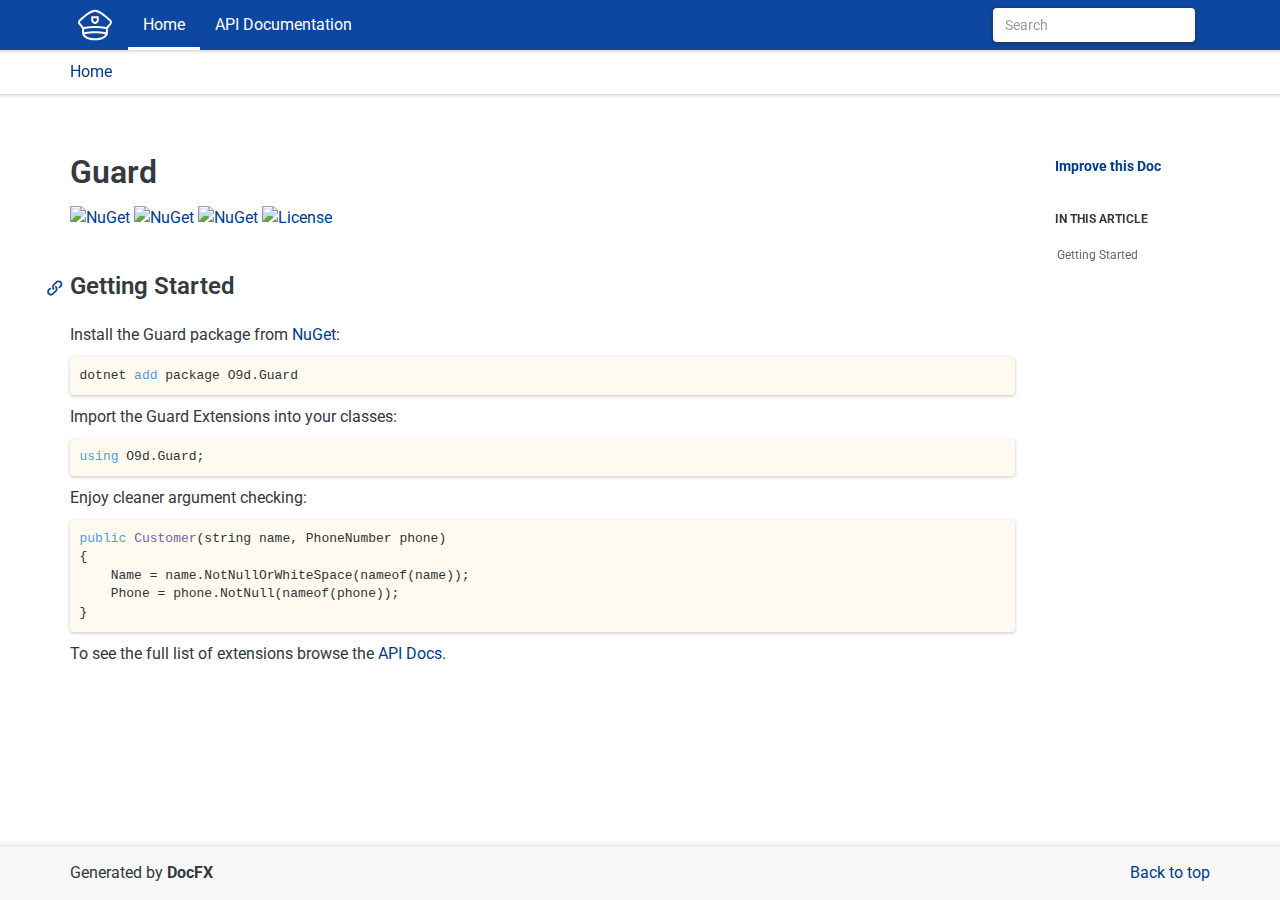
==== commit b02b6198: "Continuous Integration Publish: b75f891847518e8b9311463d698628894956735d Add a logo (#45)" ====
--- a/index.html
+++ b/index.html
@@ -35,7 +35,7 @@
               </button>
               
               <a class="navbar-brand" href="index.html">
-                <img id="logo" class="svg" src="logo.svg" alt="">
+                <img id="logo" class="svg" src="img/logo.svg" alt="">
               </a>
             </div>
             <div class="collapse navbar-collapse" id="navbar">
@@ -90,7 +90,7 @@
     Phone = phone.NotNull(nameof(phone));
 }
 </code></pre>
-<p>To see the full list of extensions browse the <a href="xref:O9d.Guard">API Docs</a>.</p>
+<p>To see the full list of extensions browse the <a class="xref" href="api/O9d.Guard.html">API Docs</a>.</p>
 </article>
           </div>
           
--- a/styles/main.css
+++ b/styles/main.css
@@ -101,6 +101,12 @@
 
 /* NAVBAR */
 
+.navbar-brand {
+  width: 50px;
+  padding: 8px;
+  margin-right: 8px;
+}
+
 .navbar-brand > img {
   color: var(--header-ft-color);
 }
